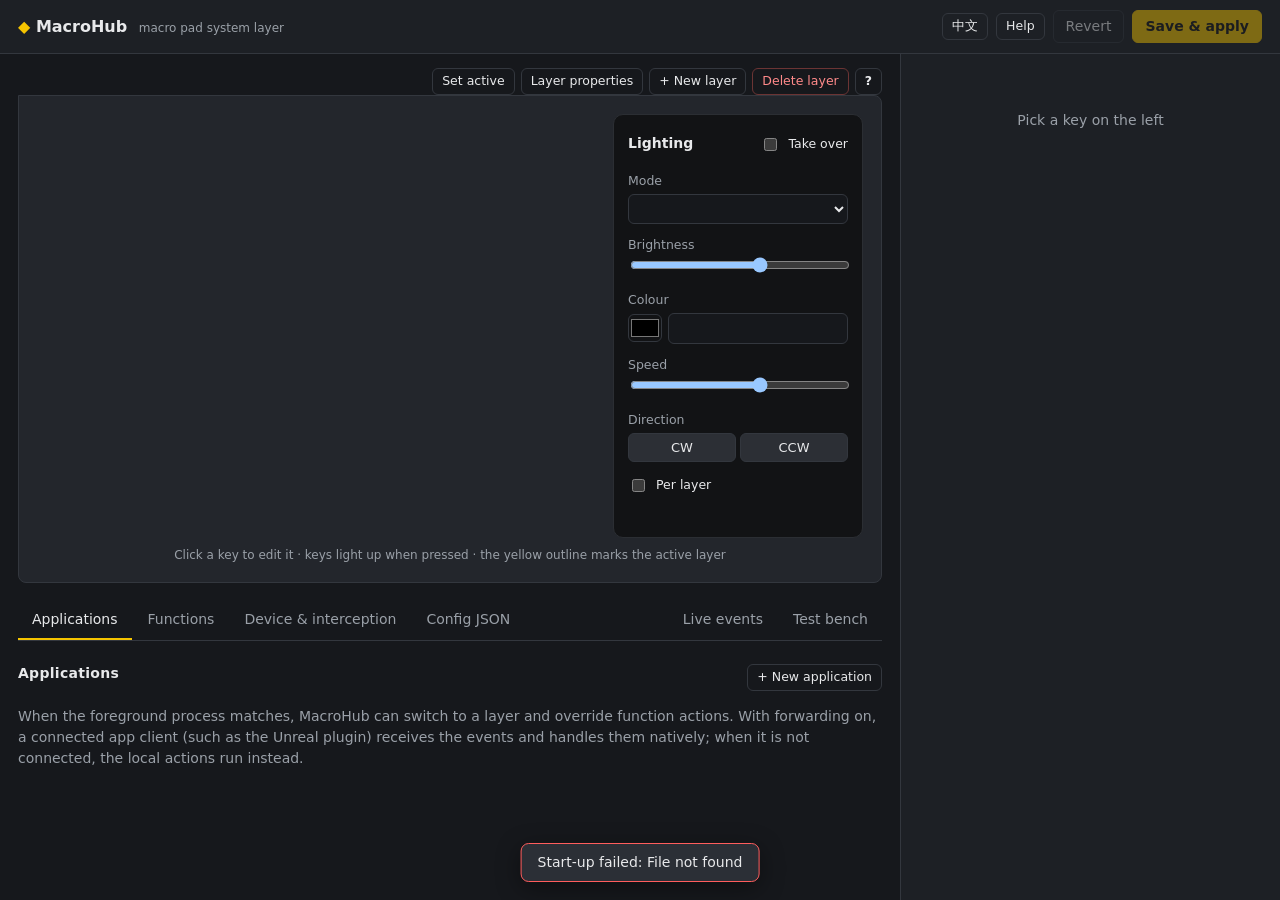
==== src/MacroHub/wwwroot/index.html @ a85da70c "MacroHub 0.2 preview: system layer, Unreal plugin, bilingual docs MacroHub turns the W909 macro pad'" ====
<!doctype html>
<html lang="zh-CN">
<head>
<meta charset="utf-8">
<meta name="viewport" content="width=device-width, initial-scale=1">
<title>MacroHub · 宏键盘配置</title>
<link rel="stylesheet" href="app.css">
</head>
<body>
<header class="topbar">
  <div class="brand"><span class="logo">◆</span> MacroHub <small>宏键盘系统层</small></div>
  <div class="chips" id="chips"></div>
  <div class="savebar">
    <button class="ghost small" id="btnLang" title="切换界面语言">EN</button>
    <a class="button ghost small navlink" href="help.html" target="_blank" title="在新标签页打开帮助文档">帮助</a>
    <span id="dirty" class="dirty" hidden>● 有未保存修改</span>
    <button id="btnRevert" class="ghost" disabled>撤销修改</button>
    <button id="btnSave" class="primary" disabled>保存并应用</button>
  </div>
</header>

<main class="layout">
  <section class="stage">
    <div class="layerbar">
      <div class="tabs" id="layerTabs"></div>
      <div class="layer-actions">
        <button class="ghost small" id="btnActivateLayer" title="把当前查看的层设为手动激活层">设为激活层</button>
        <button class="ghost small" id="btnLayerProps">层属性</button>
        <button class="ghost small" id="btnAddLayer">+ 新建层</button>
        <button class="danger small" id="btnDeleteLayer" title="删除当前查看的层">删除层</button>
        <a class="button ghost small navlink help-q" href="help.html#layers" target="_blank" title="层的说明">?</a>
      </div>
    </div>
    <div class="device-wrap">
      <div class="device-row">
        <svg id="device" class="device" viewBox="-0.3 -0.3 8.0 4.4" role="img" aria-label="宏键盘布局"></svg>
        <section class="light-panel" id="lightPanel">
          <div class="row between">
            <strong>灯光</strong>
            <label class="check small" title="打开后 MacroHub 才会写入键盘背光"><input type="checkbox" id="lightEnabled"> 接管</label>
          </div>
          <label class="field">模式
            <select id="lightMode"></select>
          </label>
          <label class="field">亮度 <span class="muted small" id="lightBrightVal"></span>
            <input type="range" id="lightBright" min="1" max="6" step="1">
          </label>
          <label class="field">色彩
            <span class="light-color"><input type="color" id="lightColor"><input type="text" id="lightColorHex" class="mono" spellcheck="false"></span>
          </label>
          <label class="field">速度 <span class="muted small" id="lightSpeedVal"></span>
            <input type="range" id="lightSpeed" min="0" max="5" step="1">
          </label>
          <div class="field">方向
            <div class="seg" id="lightDir">
              <button type="button" data-dir="0">顺</button>
              <button type="button" data-dir="1">逆</button>
            </div>
          </div>
          <label class="check small" title="勾选后这个层有自己的灯光，切到该层时自动应用"><input type="checkbox" id="lightPerLayer"> 本层独立</label>
          <p class="light-hint muted small" id="lightHint"></p>
        </section>
      </div>
      <p class="hint">点击按键进行编辑 · 实体按键按下时高亮 · 黄色描边为当前激活层</p>
    </div>

    <nav class="subtabs" id="bottomTabs">
      <button data-tab="apps" class="active">应用档案</button>
      <button data-tab="functions">功能库</button>
      <button data-tab="settings">设备与拦截</button>
      <button data-tab="json">配置 JSON</button>
      <button data-tab="events" class="tab-right">实时事件</button>
      <button data-tab="test">测试台</button>
    </nav>

    <div class="panel" data-panel="events" hidden>
      <div class="row between">
        <label class="check"><input type="checkbox" id="evShowSignals" checked> 显示原始信号</label>
        <button class="ghost small" id="evClear">清空</button>
      </div>
      <ol id="eventLog" class="eventlog"></ol>
    </div>

    <div class="panel" data-panel="test" hidden>
      <div class="grid2">
        <div>
          <h3>实体按键拦截测试</h3>
          <p class="muted">1. 切到会拦截按键的层（如“通用办公”）并点“设为激活层”。<br>
            2. 点击下面输入框，按宏键盘按键。<br>
            3. 拦截成功时输入框<b>不会</b>出现原厂数字，只会触发功能。</p>
          <textarea id="testInput" rows="5" placeholder="焦点放这里再按宏键盘…"></textarea>
          <div class="row">
            <span class="stat">触发 <b id="statControls">0</b></span>
            <span class="stat">已拦截 <b id="statSuppressed">0</b></span>
            <span class="stat">输入框收到按键 <b id="statTyped">0</b></span>
            <button class="ghost small" id="statReset">重置</button>
          </div>
          <div class="row">
            <span class="stat" title="从厂商/Consumer 报告读到的物理按下次数">物理按下 <b id="hubPhysical">0</b></span>
            <span class="stat" title="钩子拦截掉的原始按键">Hub 拦截 <b id="hubSuppressed">0</b></span>
            <span class="stat" title="物理报告晚于钩子等待时间，原始按键漏出">泄漏 <b id="hubLeaked">0</b></span>
            <span class="stat" title="需要等待物理报告的次数 / 最长等待">等待 <b id="hubWaited">0</b> / <b id="hubMaxWait">0</b>ms</span>
          </div>
          <label class="field">钩子等待物理报告的时间：<output id="waitMsOut"></output> ms
            <input type="range" id="waitMs" min="0" max="30" step="1">
          </label>
        </div>
        <div>
          <h3>动作测试</h3>
          <p class="muted">直接执行一个动作（发往当前焦点窗口，即本页面）。</p>
          <div id="actionTester"></div>
          <button class="primary" id="btnRunAction">执行</button>
          <h3>应用客户端（协议 v2）</h3>
          <p class="muted" data-i18n-html="clientProtocol">推荐：命名管道 <code id="pipeName">\\.\pipe\MacroHub</code>（每行一条 JSON）；也可用 <code>ws://127.0.0.1:17900/ws</code>。
            发送 <code>{"type":"hello","role":"app","protocol":2,"app":"…","pid":…,"mode":"editor"}</code> 登记，在前台时按应用档案收到 <code>control</code> 或 <code>function</code> 事件。
            <a href="help.html#app-protocol" target="_blank">协议说明</a></p>
          <ul id="clientList" class="plain"></ul>
        </div>
      </div>
    </div>

    <div class="panel" data-panel="apps">
      <div class="row between"><h3>应用档案</h3><button class="ghost small" id="btnAddApp">+ 新建应用</button></div>
      <p class="muted">前台进程匹配后：可自动切换到指定层，并覆盖功能的动作。开启“转发”后，已连接的应用客户端（如 UE 插件）收到功能事件并原生处理；未连接时回退为本地动作。</p>
      <div id="appList"></div>
    </div>

    <div class="panel" data-panel="functions" hidden>
      <div class="row between"><h3>功能库（系统层接口）</h3><button class="ghost small" id="btnAddFunction">+ 新建功能</button></div>
      <p class="muted">功能是与硬件、与应用都无关的语义命令。层把按键映射到功能，应用档案可以覆盖功能的具体动作。</p>
      <div class="fn-toolbar">
        <input id="fnSearch" type="search" placeholder="搜索名称、ID、快捷键、分类、使用位置…（多个词用空格分隔，按 / 聚焦）" autocomplete="off">
        <select id="fnCategory" title="分类"></select>
        <select id="fnUsage" title="使用情况">
          <option value="">全部</option>
          <option value="used">已绑定到按键</option>
          <option value="unused">未使用</option>
          <option value="override">有应用覆盖</option>
        </select>
        <span id="fnCount" class="muted small"></span>
      </div>
      <table class="table" id="fnTable"></table>
    </div>

    <div class="panel" data-panel="settings" hidden>
      <div class="grid2">
        <div>
          <h3>拦截模式</h3>
          <label class="radio"><input type="radio" name="supp" value="correlate"> <span><b>关联</b>（默认）— 用直接读取的厂商/Consumer 报告识别宏键盘按键，主键盘不受影响</span></label>
          <label class="radio"><input type="radio" name="supp" value="codes"> <span><b>按键码</b>— 按键签名里的键码一律视为宏键盘（固件改为 F13–F24 等独有键码时使用）</span></label>
          <label class="radio"><input type="radio" name="supp" value="off"> <span><b>关闭</b>— 从不拦截，只触发动作</span></label>
          <h3>未绑定按键</h3>
          <label class="radio"><input type="radio" name="unbound" value="passthrough"> <span>原样输出</span></label>
          <label class="radio"><input type="radio" name="unbound" value="block"> <span>屏蔽</span></label>
          <h3>旋钮音量保护</h3>
          <label class="check"><input type="checkbox" id="knobVolumeGuard"> <span>旋钮用于其他功能时，自动恢复被旋钮改动的系统音量</span></label>
          <p class="muted small">W909 旋钮在硬件层固定发送“音量±”，Windows 会直接调节音量且无法拦截。开启后，旋钮被绑定到非音量功能、被屏蔽或转发给应用时，MacroHub 会立即把音量恢复原值（屏幕上的音量提示可能闪一下）。</p>
          <div class="muted small" id="volumeGuardStatus"></div>
        </div>
        <div>
          <h3>设备</h3>
          <label class="field">名称 <input id="devName"></label>
          <label class="field">匹配（HID 路径包含的子串，逗号分隔）<input id="devMatch"></label>
          <div id="devCollections" class="muted mono small"></div>
          <h3>本机 HID 设备</h3>
          <button class="ghost small" id="btnListDevices">刷新列表</button>
          <ul id="deviceList" class="plain mono small"></ul>
        </div>
      </div>
    </div>

    <div class="panel" data-panel="json" hidden>
      <div class="row">
        <button class="ghost small" id="btnJsonLoad">从编辑状态刷新</button>
        <button class="ghost small" id="btnJsonApply">应用到编辑器</button>
        <button class="ghost small" id="btnJsonExport">导出文件</button>
        <label class="button ghost small filebtn">导入文件<input type="file" id="jsonImport" accept=".json"></label>
        <button class="danger small" id="btnReset">恢复默认配置</button>
      </div>
      <textarea id="jsonText" class="mono" rows="24" spellcheck="false"></textarea>
      <div id="jsonErrors" class="errors"></div>
    </div>
  </section>

  <aside class="inspector" id="inspector">
    <div class="empty">选择左侧的一个按键</div>
  </aside>
</main>

<div id="toast" class="toast" hidden></div>
<script src="i18n.js"></script>
<script src="app.js"></script>
</body>
</html>
---- src/MacroHub/wwwroot/app.css ----
:root {
  --bg: #16181c;
  --bg2: #1d2025;
  --panel: #23262c;
  --line: #33373e;
  --text: #e8e9eb;
  --muted: #9aa0a8;
  --accent: #f5c400;
  --accent-ink: #1a1a1a;
  --key: #2c2f35;
  --key-top: #383c43;
  --key-gray: #5b6068;
  --ok: #34c77b;
  --warn: #ff9f43;
  --err: #ff5d5d;
  --info: #4f8cff;
  --radius: 8px;
  color-scheme: dark;
}
* { box-sizing: border-box; }
html, body { margin: 0; height: 100%; background: var(--bg); color: var(--text);
  font: 14px/1.5 "Segoe UI", "Microsoft YaHei UI", system-ui, sans-serif; }
button, input, select, textarea { font: inherit; color: inherit; }
code, .mono { font-family: "Cascadia Mono", Consolas, monospace; font-size: 12.5px; }
.small { font-size: 12.5px; }
.muted { color: var(--muted); }
h3 { margin: 18px 0 8px; font-size: 14px; font-weight: 600; letter-spacing: .02em; }
h3:first-child { margin-top: 0; }

.topbar { display: flex; align-items: center; gap: 16px; padding: 10px 18px; background: var(--bg2);
  border-bottom: 1px solid var(--line); position: sticky; top: 0; z-index: 5; flex-wrap: wrap; }
.brand { font-weight: 700; font-size: 16px; white-space: nowrap; }
.brand small { color: var(--muted); font-weight: 400; margin-left: 6px; font-size: 12px; }
.logo { color: var(--accent); }
.chips { display: flex; gap: 6px; flex-wrap: wrap; flex: 1; }
.chip { display: inline-flex; align-items: center; gap: 6px; padding: 2px 10px; border-radius: 999px;
  background: var(--panel); border: 1px solid var(--line); font-size: 12.5px; white-space: nowrap; }
.chip .dot { width: 8px; height: 8px; border-radius: 50%; background: var(--muted); }
.chip.ok .dot { background: var(--ok); } .chip.err .dot { background: var(--err); } .chip.warn .dot { background: var(--warn); }
.savebar { display: flex; align-items: center; gap: 8px; }
.dirty { color: var(--warn); font-size: 12.5px; }

button, .button { background: var(--panel); border: 1px solid var(--line); border-radius: 6px; padding: 5px 12px; cursor: pointer; }
button:hover:not(:disabled), .button:hover { border-color: #555b64; }
button:disabled { opacity: .45; cursor: default; }
button.primary { background: var(--accent); color: var(--accent-ink); border-color: var(--accent); font-weight: 600; }
button.ghost, .button.ghost { background: transparent; }
button.danger { background: transparent; border-color: #6b3434; color: #ff8a8a; }
button.small, .button.small { padding: 3px 9px; }
.filebtn { position: relative; overflow: hidden; display: inline-block; }
.filebtn input { position: absolute; inset: 0; opacity: 0; cursor: pointer; }

input:not([type=checkbox]):not([type=radio]):not([type=range]):not([type=color]), select, textarea {
  background: var(--bg); border: 1px solid var(--line); border-radius: 6px; padding: 5px 8px; width: 100%; }
input:focus, select:focus, textarea:focus { outline: none; border-color: var(--accent); }
textarea { resize: vertical; }
.field { display: block; margin: 8px 0; color: var(--muted); font-size: 12.5px; }
.field > input, .field > select, .field > textarea { margin-top: 3px; color: var(--text); font-size: 14px; }
.check, .radio { display: flex; gap: 8px; align-items: flex-start; margin: 6px 0; cursor: pointer; }
.radio input { margin-top: 4px; }
.row { display: flex; gap: 8px; align-items: center; flex-wrap: wrap; margin: 8px 0; }
.row.between { justify-content: space-between; }
.grid2 { display: grid; grid-template-columns: 1fr 1fr; gap: 28px; }
ul.plain { list-style: none; padding: 0; margin: 6px 0; }
ul.plain li { padding: 3px 0; border-bottom: 1px solid var(--line); }

.layout { display: grid; grid-template-columns: minmax(0, 1fr) 380px; min-height: calc(100vh - 54px); }
.stage { padding: 14px 18px 30px; min-width: 0; }
.inspector { border-left: 1px solid var(--line); background: var(--bg2); padding: 16px; overflow-y: auto;
  max-height: calc(100vh - 54px); position: sticky; top: 54px; }
.inspector .empty { color: var(--muted); padding: 40px 0; text-align: center; }

.layerbar { display: flex; justify-content: space-between; align-items: center; gap: 10px; flex-wrap: wrap; }
.tabs { display: flex; gap: 4px; flex-wrap: wrap; }
.tab { border: 1px solid var(--line); background: transparent; border-radius: 6px 6px 0 0; padding: 6px 14px;
  display: inline-flex; gap: 8px; align-items: center; }
.tab .swatch { width: 10px; height: 10px; border-radius: 3px; }
.tab.active { background: var(--panel); border-bottom-color: var(--panel); font-weight: 600; }
.tab.live::after { content: var(--live-label, "激活"); font-size: 11px; color: var(--accent-ink); background: var(--accent); border-radius: 4px; padding: 0 5px; }
.layer-actions { display: flex; gap: 6px; }

.device-wrap { background: var(--panel); border: 1px solid var(--line); border-radius: 0 var(--radius) var(--radius) var(--radius); padding: 18px; }
.device { width: 100%; max-height: 430px; display: block; }
.hint { color: var(--muted); font-size: 12px; text-align: center; margin: 8px 0 0; }

/* lighting panel: sits right of the pad, a third of its width, on the same dark plate */
.device-row { display: flex; gap: 14px; align-items: stretch; max-width: 1070px; margin: 0 auto; }
.device-row .device { flex: 3 1 0; min-width: 0; }
.light-panel { flex: 0 0 250px; min-width: 190px; background: #121315; border: 1px solid #2b2e33;
  border-radius: 10px; padding: 12px 14px; display: flex; flex-direction: column; }
.light-panel .row { margin: 0 0 6px; }
.light-panel .field { margin: 6px 0; }
.light-panel select, .light-panel input[type=range], .light-panel input[type=text] { width: 100%; }
.light-panel .check { margin-top: auto; padding-top: 8px; }
.light-color { display: flex; gap: 6px; align-items: center; margin-top: 3px; }
.light-color input[type=color] { width: 34px; height: 28px; padding: 0; border: 1px solid var(--line);
  border-radius: 6px; background: none; cursor: pointer; flex: none; }
.light-hint { margin: 6px 0 0; min-height: 1.4em; }
.seg { display: flex; gap: 4px; margin-top: 3px; }
.seg button { flex: 1; padding: 4px 0; background: var(--key); border: 1px solid var(--line); color: var(--text);
  border-radius: 6px; cursor: pointer; font-size: 13px; }
.seg button.active { background: var(--accent); border-color: var(--accent); color: var(--accent-ink); font-weight: 600; }
.light-panel[data-off="1"] .field, .light-panel[data-off="1"] .light-color { opacity: .45; pointer-events: none; }
@media (max-width: 900px) {
  .device-row { flex-direction: column; }
  .device-row .device { flex: none; width: 100%; }
  .light-panel { flex: none; }
}

/* SVG device */
.dev-body { fill: #121315; stroke: #2b2e33; stroke-width: .03; }
.dev-well { fill: #0b0c0d; }
.k { cursor: pointer; }
.k rect.cap, .k circle.cap { fill: var(--key); stroke: #000; stroke-width: .025; transition: fill .08s; }
.k rect.top, .k circle.top { fill: var(--key-top); transition: fill .08s; }
.k.accent rect.top, .k.accent circle.top { fill: var(--accent); }
.k.gray rect.top { fill: var(--key-gray); }
.k text { fill: var(--text); font-size: .2px; text-anchor: middle; dominant-baseline: middle; pointer-events: none; }
.k.accent text { fill: var(--accent-ink); }
.k text.fn { font-size: .13px; fill: #c9ccd1; }
.k.accent text.fn { fill: #3a3000; }
.k text.unbound { fill: #6b7079; }
.k:hover rect.top, .k:hover circle.top { filter: brightness(1.18); }
.k.selected rect.cap, .k.selected circle.cap { stroke: #fff; stroke-width: .045; }
.k.pressed rect.top, .k.pressed circle.top { fill: #fff !important; }
.k.pressed text { fill: #000 !important; }
.k.blocked rect.cap { stroke: var(--err); stroke-width: .05; }
.part { cursor: pointer; fill: transparent; }
.part:hover { fill: rgba(255,255,255,.12); }
.part.selected { fill: rgba(255,255,255,.22); stroke: #fff; stroke-width: .02; }
.part.pressed { fill: rgba(255,255,255,.75); }
.arrow { fill: var(--accent-ink); pointer-events: none; font-size: .16px; text-anchor: middle; dominant-baseline: middle; }
.knob-label { fill: var(--muted); font-size: .11px; text-anchor: middle; pointer-events: none; }

.subtabs { display: flex; gap: 2px; margin: 18px 0 0; border-bottom: 1px solid var(--line); }
.subtabs button { border: none; background: transparent; border-radius: 0; padding: 8px 14px; color: var(--muted); border-bottom: 2px solid transparent; }
.subtabs button.active { color: var(--text); border-bottom-color: var(--accent); }
.panel { padding: 14px 0; }

.eventlog { list-style: none; margin: 0; padding: 0; max-height: 320px; overflow-y: auto; font-family: "Cascadia Mono", Consolas, monospace; font-size: 12.5px; }
.eventlog li { padding: 3px 8px; border-bottom: 1px solid #262a30; display: grid; grid-template-columns: 90px 90px 1fr; gap: 8px; }
.eventlog .t { color: var(--muted); }
.eventlog .ty { font-weight: 600; }
.ty-control { color: var(--accent); } .ty-signal { color: var(--muted); } .ty-suppressed { color: var(--err); }
.ty-foreground, .ty-layer { color: var(--info); } .ty-leak { color: var(--err); } .ty-error { color: var(--err); } .ty-learn, .ty-clients, .ty-device { color: var(--ok); }

.stat { background: var(--bg); border: 1px solid var(--line); border-radius: 6px; padding: 2px 10px; }
.table { width: 100%; border-collapse: collapse; }
.table th, .table td { text-align: left; padding: 6px 8px; border-bottom: 1px solid var(--line); vertical-align: top; }
.table th { color: var(--muted); font-weight: 500; font-size: 12.5px; }
.table td.actions { white-space: nowrap; text-align: right; }
.table tr.cat td { color: var(--accent); font-weight: 600; padding-top: 14px; }

.card { background: var(--panel); border: 1px solid var(--line); border-radius: var(--radius); padding: 12px 14px; margin: 10px 0; }
.card-head { display: flex; justify-content: space-between; align-items: center; gap: 4px 8px; flex-wrap: wrap; }
.card-head .check b { white-space: nowrap; }
.grid3 { display: grid; grid-template-columns: 1fr 1fr 1fr; gap: 10px; }

.insp-title { font-size: 20px; font-weight: 700; margin: 0; }
.insp-sub { color: var(--muted); font-size: 12.5px; margin-bottom: 12px; }
.sigs { display: flex; flex-wrap: wrap; gap: 4px; margin: 6px 0; }
.sig { background: var(--bg); border: 1px solid var(--line); border-radius: 4px; padding: 0 6px; font-family: Consolas, monospace; font-size: 12px; }
.sig.vendor { border-color: #6a5a00; } .sig.consumer { border-color: #2f5e8c; }
.section { border-top: 1px solid var(--line); margin-top: 14px; padding-top: 12px; }
.learn-box { background: #2a2400; border: 1px solid #6a5a00; border-radius: 6px; padding: 8px 10px; margin: 8px 0; }
.chord-input { font-family: Consolas, monospace; }
.chord-input.recording { border-color: var(--err) !important; box-shadow: 0 0 0 2px rgba(255,93,93,.25); }
.override { display: grid; grid-template-columns: 1fr auto; gap: 6px; align-items: center; margin: 6px 0; }
.errors { color: var(--err); white-space: pre-wrap; font-size: 12.5px; margin-top: 6px; }
.macro-step { display: grid; grid-template-columns: 90px 1fr auto; gap: 6px; margin: 4px 0; }

.toast { position: fixed; bottom: 18px; left: 50%; transform: translateX(-50%); background: #2b2f36; border: 1px solid var(--line);
  padding: 8px 16px; border-radius: 8px; box-shadow: 0 6px 24px rgba(0,0,0,.4); z-index: 10; max-width: 80vw; white-space: pre-wrap; }
.toast.err { border-color: var(--err); }

@media (max-width: 1100px) {
  .layout { grid-template-columns: 1fr; }
  .inspector { position: static; max-height: none; border-left: none; border-top: 1px solid var(--line); }
  .grid2 { grid-template-columns: 1fr; }
}

.modal-overlay { position: fixed; inset: 0; background: rgba(0,0,0,.55); display: flex; align-items: center; justify-content: center; z-index: 20; }
.modal { background: var(--bg2); border: 1px solid var(--line); border-radius: 10px; padding: 18px 20px; width: min(440px, 92vw); box-shadow: 0 12px 40px rgba(0,0,0,.5); }
.modal h3 { margin: 0 0 10px; font-size: 16px; }
.modal-line { margin: 4px 0; }
.modal-actions { justify-content: flex-end; margin-top: 14px; }
.color-input { width: 40px; height: 30px; padding: 0; border: 1px solid var(--line); border-radius: 6px; background: none; }
.swatches { display: flex; gap: 5px; flex-wrap: wrap; }
.swatch-btn { width: 22px; height: 22px; padding: 0; border-radius: 5px; border: 1px solid rgba(255,255,255,.2); }
.modal { max-height: 90vh; overflow-y: auto; }
.modal .radio, .modal .check { color: var(--text); font-size: 13.5px; margin: 4px 0; }
.modal .field { margin: 12px 0; }
a.navlink { color: var(--text); text-decoration: none; display: inline-block; line-height: 1.5; }
.help-q { font-weight: 700; padding: 3px 8px; }
.eventlog .ty-repeat { color: var(--muted); }
.input-overview { background: var(--bg); border: 1px solid var(--line); border-radius: 6px; padding: 6px 10px; margin: 8px 0; font-size: 13px; line-height: 1.7; }
.input-overview a { color: var(--info); }
.fn-toolbar { display: flex; gap: 8px; align-items: center; margin: 10px 0; position: sticky; top: 54px; background: var(--bg); padding: 6px 0; z-index: 2; }
.fn-toolbar #fnSearch { flex: 1; min-width: 200px; }
.fn-toolbar select { width: auto; }
.fn-toolbar #fnCount { white-space: nowrap; }
.table mark { background: rgba(245, 196, 0, .35); color: inherit; border-radius: 2px; padding: 0 1px; }
.usages { max-width: 320px; }
.usage-chip { display: inline-flex; align-items: center; gap: 4px; margin: 1px 6px 1px 0; color: var(--text); text-decoration: none; background: var(--panel); border: 1px solid var(--line); border-radius: 4px; padding: 0 6px; font-size: 12.5px; }
.usage-chip:hover { border-color: var(--accent); }
.usage-chip .swatch { width: 8px; height: 8px; border-radius: 2px; }
#fnTable tr.flash td { animation: flash 1.6s ease-out; }
@keyframes flash { from { background: rgba(245, 196, 0, .3); } to { background: transparent; } }
.subtabs .tab-right { margin-left: auto; }
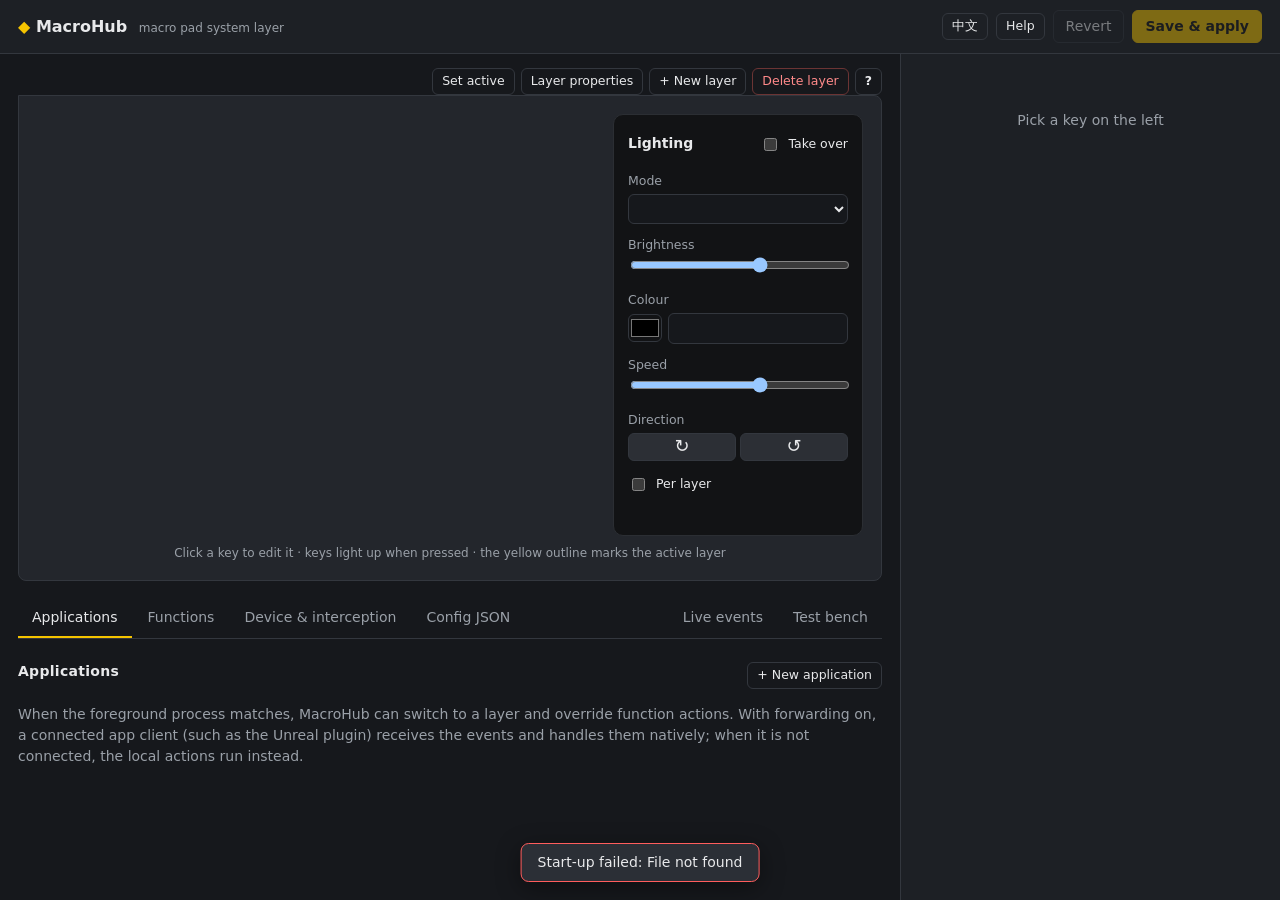
==== commit 87f428f3: "README images, default names follow the UI language, lighting direction icons - README (EN / 中文): ph" ====
--- a/src/MacroHub/wwwroot/index.html
+++ b/src/MacroHub/wwwroot/index.html
@@ -53,8 +53,8 @@
           </label>
           <div class="field">方向
             <div class="seg" id="lightDir">
-              <button type="button" data-dir="0">顺</button>
-              <button type="button" data-dir="1">逆</button>
+              <button type="button" data-dir="0" class="dir-icon" title="顺时针" aria-label="顺时针">↻</button>
+              <button type="button" data-dir="1" class="dir-icon" title="逆时针" aria-label="逆时针">↺</button>
             </div>
           </div>
           <label class="check small" title="勾选后这个层有自己的灯光，切到该层时自动应用"><input type="checkbox" id="lightPerLayer"> 本层独立</label>
--- a/src/MacroHub/wwwroot/app.css
+++ b/src/MacroHub/wwwroot/app.css
@@ -100,6 +100,7 @@
 .seg button { flex: 1; padding: 4px 0; background: var(--key); border: 1px solid var(--line); color: var(--text);
   border-radius: 6px; cursor: pointer; font-size: 13px; }
 .seg button.active { background: var(--accent); border-color: var(--accent); color: var(--accent-ink); font-weight: 600; }
+.seg button.dir-icon { font-size: 18px; line-height: 1; padding: 3px 0 5px; }
 .light-panel[data-off="1"] .field, .light-panel[data-off="1"] .light-color { opacity: .45; pointer-events: none; }
 @media (max-width: 900px) {
   .device-row { flex-direction: column; }
